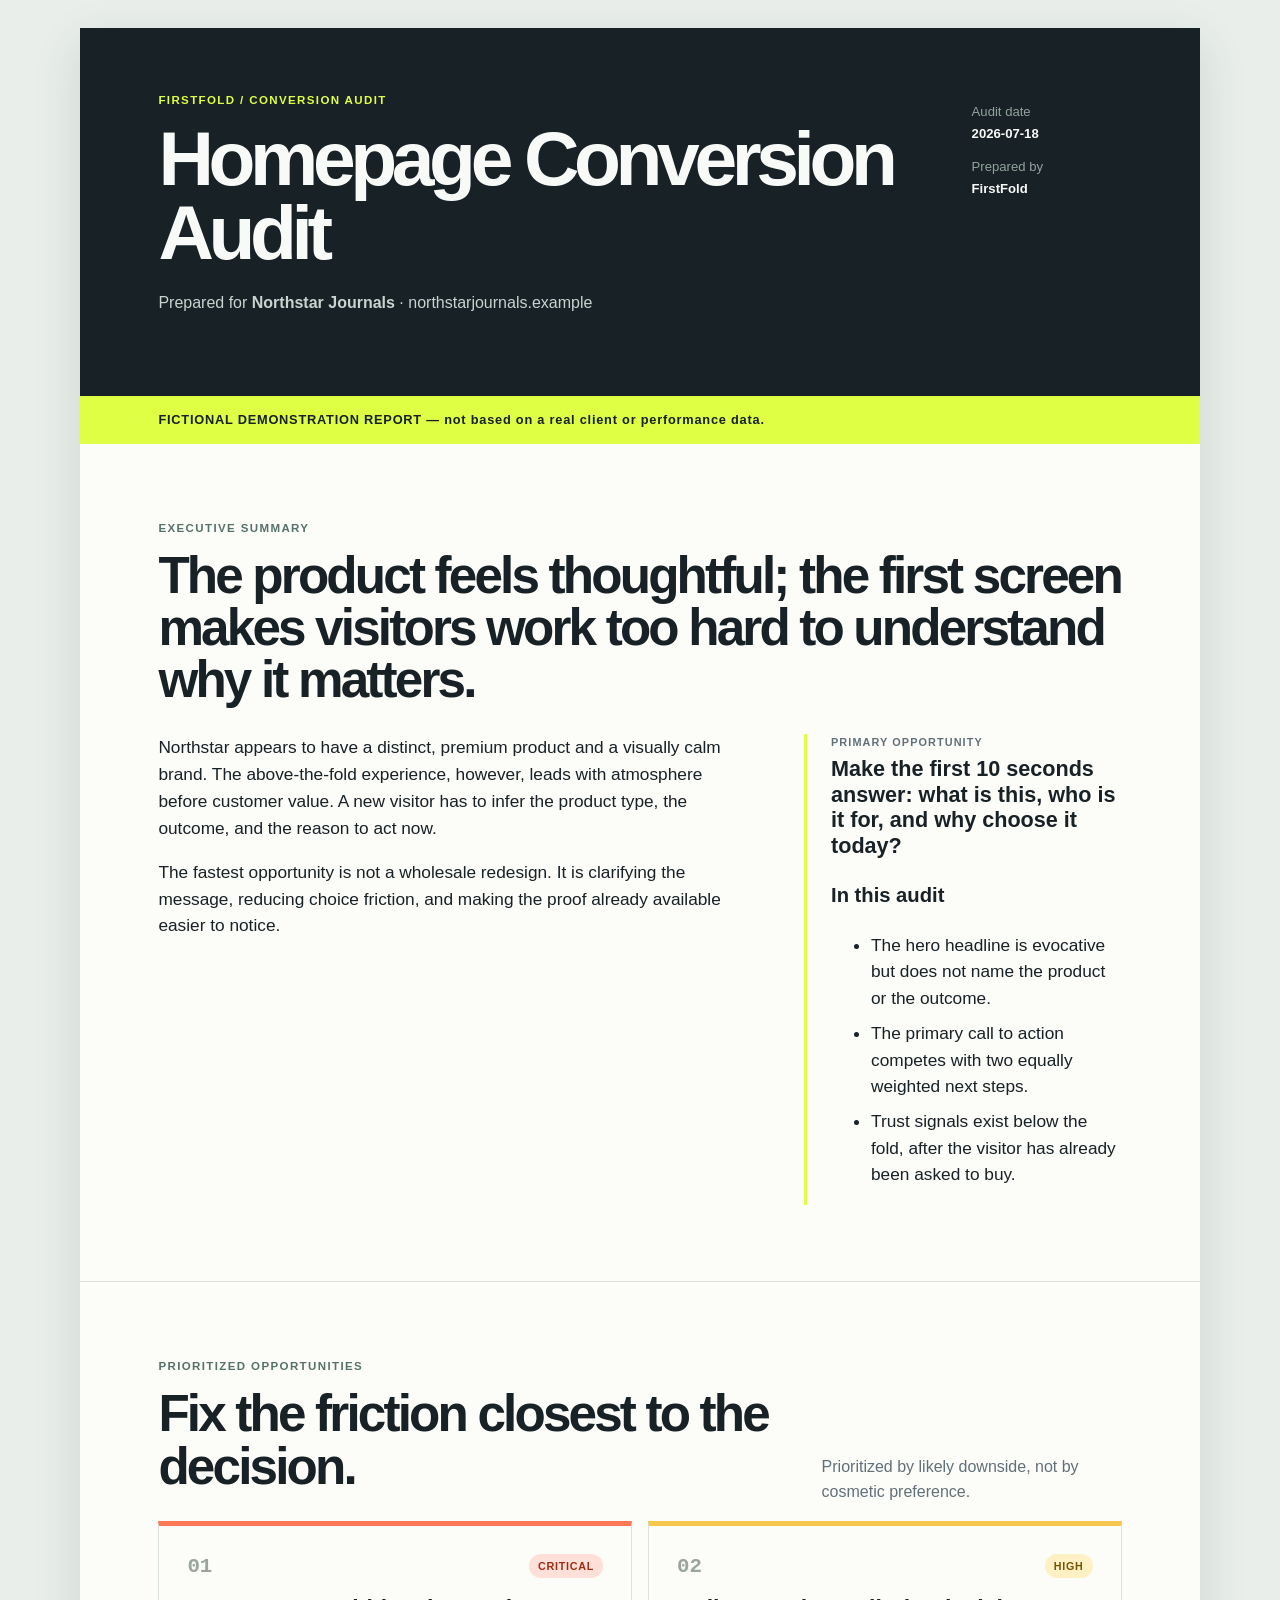
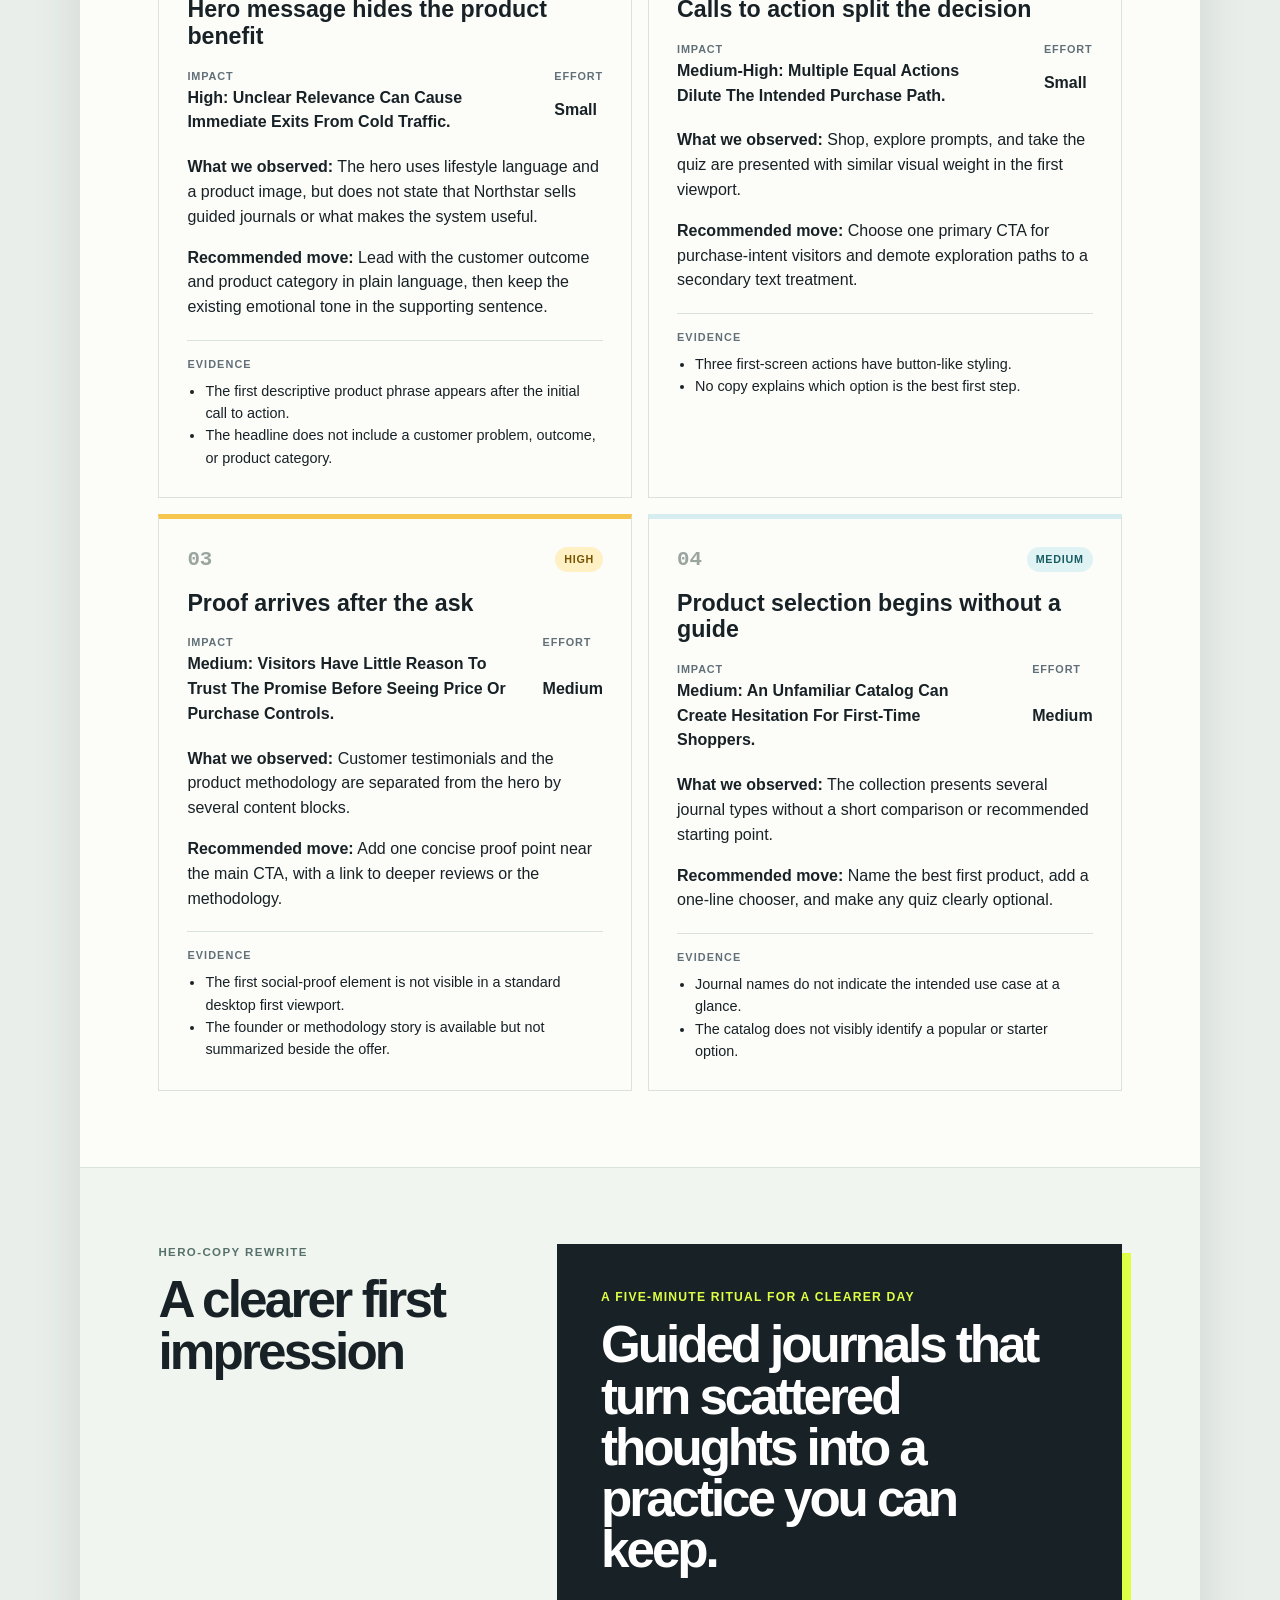
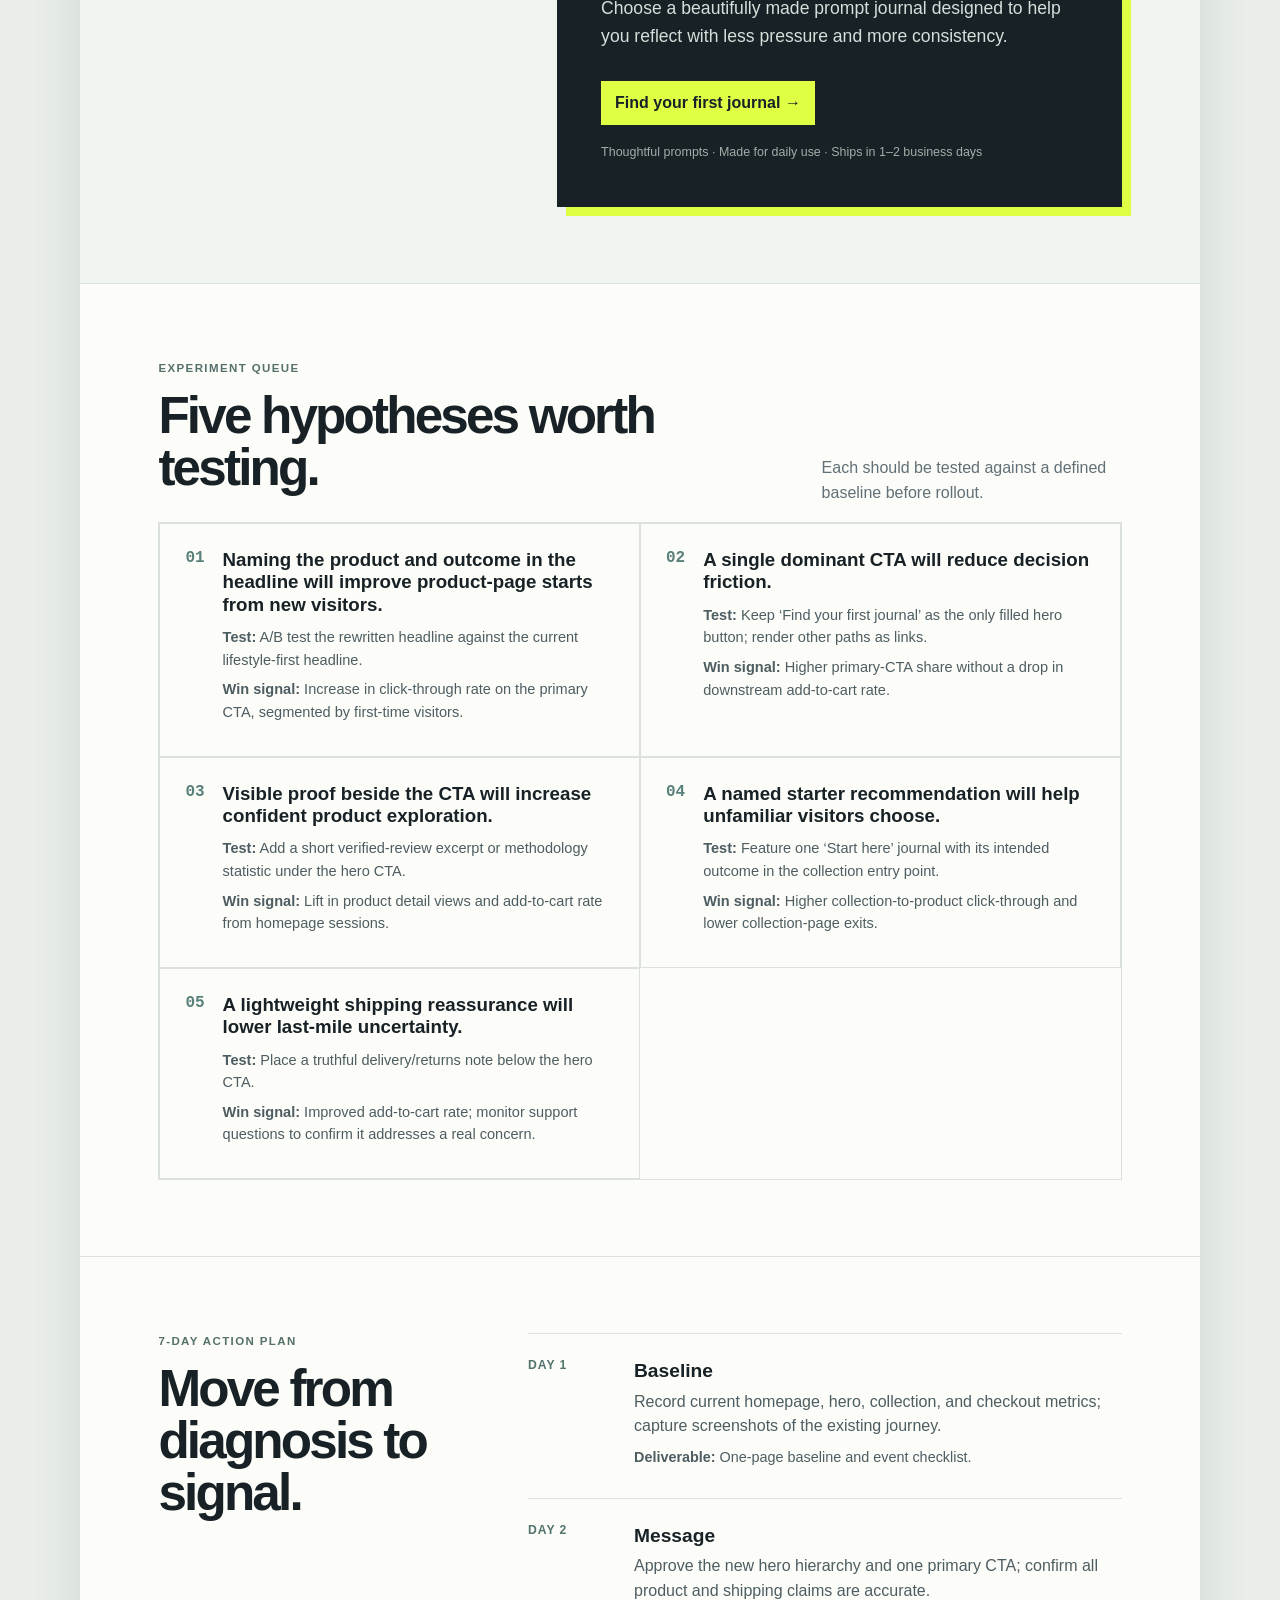
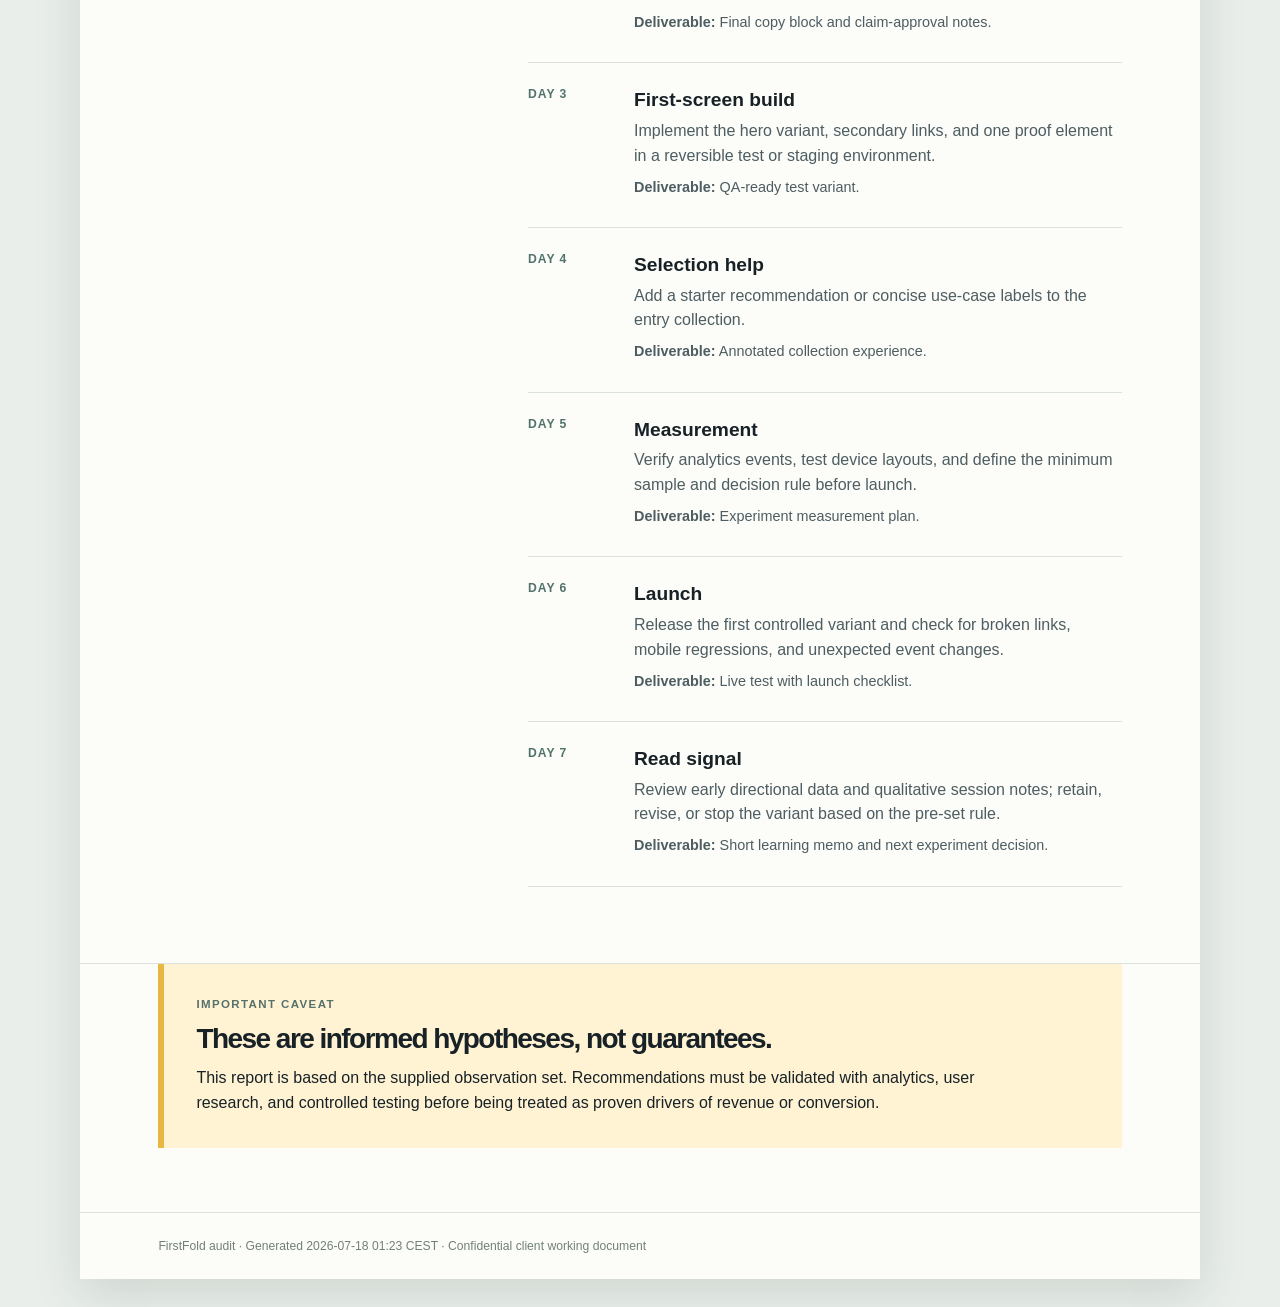
==== sample-report.html @ fd140267 "Launch FirstFold conversion audit service" ====
<!doctype html>
<html lang="en">
<head>
  <meta charset="utf-8">
  <meta name="viewport" content="width=device-width, initial-scale=1">
  <title>Homepage Conversion Audit · Northstar Journals</title>
  <style>:root{--ink:#172126;--muted:#617078;--paper:#fcfcf8;--line:#dbe1dd;--lime:#dfff45;--orange:#ff7855;--blue:#d7eef0}*{box-sizing:border-box}body{margin:0;background:#e9eeea;color:var(--ink);font:16px/1.55 Arial,sans-serif}.report{max-width:1120px;margin:28px auto;background:var(--paper);box-shadow:0 16px 45px #263b2b22}.masthead{background:#172126;color:#f7faf7;padding:64px 7%;display:flex;justify-content:space-between;gap:32px}.kicker,.eyebrow{font-size:.72rem;font-weight:800;letter-spacing:.12em;text-transform:uppercase;margin:0 0 12px;color:#56716b}.masthead .kicker{color:var(--lime)}h1,h2,h3,p{margin-top:0}h1{font-size:clamp(2.4rem,6vw,5.4rem);line-height:.96;letter-spacing:-.07em;margin-bottom:22px;max-width:750px}.client{color:#c9d3cf}.meta{display:grid;align-content:start;gap:2px;min-width:150px;font-size:.82rem}.meta span{color:#92a39d;margin-top:10px}.meta strong{font-weight:600}.section{padding:76px 7%;border-bottom:1px solid var(--line)}h2{font-size:clamp(2rem,4vw,3.3rem);line-height:1.02;letter-spacing:-.055em;margin-bottom:28px}.fiction-label{margin:0;padding:14px 7%;background:var(--lime);font-weight:800;font-size:.8rem;letter-spacing:.06em}.summary__grid{display:grid;grid-template-columns:1.45fr .8fr;gap:70px;font-size:1.08rem}.summary__grid aside{border-left:3px solid var(--lime);padding-left:24px}.summary__grid aside span,.evidence>span{display:block;text-transform:uppercase;font-size:.68rem;font-weight:800;letter-spacing:.1em;color:var(--muted)}.summary__grid aside strong{display:block;font-size:1.35rem;line-height:1.18;margin:5px 0 22px}.summary li{margin:.45em 0}.section-heading{display:flex;gap:40px;justify-content:space-between;align-items:end}.section-heading>p{max-width:300px;color:var(--muted)}.issues{display:grid;grid-template-columns:repeat(2,1fr);gap:16px}.issue{padding:28px;border:1px solid var(--line);border-top:5px solid var(--blue)}.issue--critical{border-top-color:var(--orange)}.issue--high{border-top-color:#f6c64e}.issue__topline{display:flex;justify-content:space-between;align-items:center}.issue__number{font:700 1.3rem monospace;color:#9aa5a0}.badge{padding:4px 9px;border-radius:999px;text-transform:uppercase;letter-spacing:.07em;font-size:.67rem;font-weight:800;background:#e9efec}.badge--critical{background:#ffe0d8;color:#9f2b12}.badge--high{background:#fff1c4;color:#765300}.badge--medium{background:#dff3f4;color:#195d63}.issue h3{font-size:1.45rem;line-height:1.15;margin:18px 0}.issue__meta{display:flex;gap:36px;margin:0 0 19px}.issue__meta div{display:grid}.issue__meta dt{font-size:.68rem;text-transform:uppercase;letter-spacing:.08em;color:var(--muted);font-weight:800}.issue__meta dd{margin:1px 0;font-weight:700;text-transform:capitalize}.evidence{margin-top:20px;padding-top:15px;border-top:1px solid var(--line);font-size:.9rem}.evidence ul{padding-left:18px;margin:7px 0 0}.rewrite{display:grid;grid-template-columns:.75fr 1.25fr;gap:60px;background:#f1f5ef}.hero-preview{background:#172126;color:white;padding:44px;box-shadow:9px 9px 0 var(--lime)}.hero-eyebrow{color:var(--lime);font-size:.76rem;font-weight:800;letter-spacing:.1em;text-transform:uppercase}.hero-preview h3{font-size:clamp(2rem,4vw,3.7rem);line-height:1;letter-spacing:-.06em;margin:0 0 20px}.hero-subhead{max-width:520px;color:#d4dfda;font-size:1.1rem}.hero-cta{display:inline-block;background:var(--lime);color:#172126;padding:10px 14px;font-weight:800;margin-top:13px}.hero-note{font-size:.78rem;color:#9fafa9;margin:18px 0 0}.hypotheses{display:grid;grid-template-columns:repeat(2,1fr);gap:0;border:1px solid var(--line)}.hypothesis{display:flex;gap:18px;padding:25px;border:1px solid var(--line)}.hypothesis>span{font:700 1rem monospace;color:#59807a}.hypothesis h3{line-height:1.2;margin-bottom:10px}.hypothesis p{font-size:.91rem;margin-bottom:7px;color:#4d5d62}.plan{display:grid;grid-template-columns:.7fr 1.3fr;gap:50px}.days{border-top:1px solid var(--line)}.day{display:grid;grid-template-columns:86px 1fr;gap:20px;padding:22px 0;border-bottom:1px solid var(--line)}.day__num{font-size:.76rem;font-weight:800;letter-spacing:.08em;text-transform:uppercase;color:#52736d}.day h3{font-size:1.2rem;margin-bottom:4px}.day p{margin-bottom:7px;color:#4d5d62}.deliverable{font-size:.9rem}.caveat{margin:0 7% 64px;padding:32px;background:#fff3d4;border-left:6px solid #e8b743}.caveat h2{font-size:1.75rem;margin-bottom:12px}.caveat p:last-child{margin:0;max-width:780px}footer{padding:24px 7%;font-size:.76rem;color:#72807a;border-top:1px solid var(--line)}@media(max-width:720px){.report{margin:0}.masthead,.section-heading,.summary__grid,.rewrite,.plan{display:block}.masthead{padding-top:42px}.meta{margin-top:30px}.summary__grid aside{margin-top:30px}.issues,.hypotheses{grid-template-columns:1fr}.section-heading>p{margin-bottom:28px}.hero-preview{margin-top:28px;padding:30px}.day{grid-template-columns:70px 1fr}}
</style>
</head>
<body>
  <main class="report">
    <header class="masthead">
      <div><p class="kicker">FirstFold / Conversion audit</p><h1>Homepage Conversion Audit</h1><p class="client">Prepared for <strong>Northstar Journals</strong> · northstarjournals.example</p></div>
      <div class="meta"><span>Audit date</span><strong>2026-07-18</strong><span>Prepared by</span><strong>FirstFold</strong></div>
    </header>
    <p class="fiction-label">FICTIONAL DEMONSTRATION REPORT — not based on a real client or performance data.</p>
    <section class="summary section"><p class="eyebrow">Executive summary</p><h2>The product feels thoughtful; the first screen makes visitors work too hard to understand why it matters.</h2><div class="summary__grid"><div><p>Northstar appears to have a distinct, premium product and a visually calm brand. The above-the-fold experience, however, leads with atmosphere before customer value. A new visitor has to infer the product type, the outcome, and the reason to act now.</p><p>The fastest opportunity is not a wholesale redesign. It is clarifying the message, reducing choice friction, and making the proof already available easier to notice.</p></div><aside><span>Primary opportunity</span><strong>Make the first 10 seconds answer: what is this, who is it for, and why choose it today?</strong><h3>In this audit</h3><ul><li>The hero headline is evocative but does not name the product or the outcome.</li><li>The primary call to action competes with two equally weighted next steps.</li><li>Trust signals exist below the fold, after the visitor has already been asked to buy.</li></ul></aside></div></section>
    <section class="section"><div class="section-heading"><div><p class="eyebrow">Prioritized opportunities</p><h2>Fix the friction closest to the decision.</h2></div><p>Prioritized by likely downside, not by cosmetic preference.</p></div><div class="issues"><article class="issue issue--critical">
  <div class="issue__topline"><span class="issue__number">01</span><span class="badge badge--critical">critical</span></div>
  <h3>Hero message hides the product benefit</h3>
  <dl class="issue__meta"><div><dt>Impact</dt><dd>High: unclear relevance can cause immediate exits from cold traffic.</dd></div><div><dt>Effort</dt><dd>small</dd></div></dl>
  <p><strong>What we observed:</strong> The hero uses lifestyle language and a product image, but does not state that Northstar sells guided journals or what makes the system useful.</p>
  <p><strong>Recommended move:</strong> Lead with the customer outcome and product category in plain language, then keep the existing emotional tone in the supporting sentence.</p>
  <div class="evidence"><span>Evidence</span><ul><li>The first descriptive product phrase appears after the initial call to action.</li><li>The headline does not include a customer problem, outcome, or product category.</li></ul></div>
</article>
<article class="issue issue--high">
  <div class="issue__topline"><span class="issue__number">02</span><span class="badge badge--high">high</span></div>
  <h3>Calls to action split the decision</h3>
  <dl class="issue__meta"><div><dt>Impact</dt><dd>Medium-high: multiple equal actions dilute the intended purchase path.</dd></div><div><dt>Effort</dt><dd>small</dd></div></dl>
  <p><strong>What we observed:</strong> Shop, explore prompts, and take the quiz are presented with similar visual weight in the first viewport.</p>
  <p><strong>Recommended move:</strong> Choose one primary CTA for purchase-intent visitors and demote exploration paths to a secondary text treatment.</p>
  <div class="evidence"><span>Evidence</span><ul><li>Three first-screen actions have button-like styling.</li><li>No copy explains which option is the best first step.</li></ul></div>
</article>
<article class="issue issue--high">
  <div class="issue__topline"><span class="issue__number">03</span><span class="badge badge--high">high</span></div>
  <h3>Proof arrives after the ask</h3>
  <dl class="issue__meta"><div><dt>Impact</dt><dd>Medium: visitors have little reason to trust the promise before seeing price or purchase controls.</dd></div><div><dt>Effort</dt><dd>medium</dd></div></dl>
  <p><strong>What we observed:</strong> Customer testimonials and the product methodology are separated from the hero by several content blocks.</p>
  <p><strong>Recommended move:</strong> Add one concise proof point near the main CTA, with a link to deeper reviews or the methodology.</p>
  <div class="evidence"><span>Evidence</span><ul><li>The first social-proof element is not visible in a standard desktop first viewport.</li><li>The founder or methodology story is available but not summarized beside the offer.</li></ul></div>
</article>
<article class="issue issue--medium">
  <div class="issue__topline"><span class="issue__number">04</span><span class="badge badge--medium">medium</span></div>
  <h3>Product selection begins without a guide</h3>
  <dl class="issue__meta"><div><dt>Impact</dt><dd>Medium: an unfamiliar catalog can create hesitation for first-time shoppers.</dd></div><div><dt>Effort</dt><dd>medium</dd></div></dl>
  <p><strong>What we observed:</strong> The collection presents several journal types without a short comparison or recommended starting point.</p>
  <p><strong>Recommended move:</strong> Name the best first product, add a one-line chooser, and make any quiz clearly optional.</p>
  <div class="evidence"><span>Evidence</span><ul><li>Journal names do not indicate the intended use case at a glance.</li><li>The catalog does not visibly identify a popular or starter option.</li></ul></div>
</article></div></section>
    <section class="rewrite section"><div><p class="eyebrow">Hero-copy rewrite</p><h2>A clearer first impression</h2></div><div class="hero-preview"><p class="hero-eyebrow">A five-minute ritual for a clearer day</p><h3>Guided journals that turn scattered thoughts into a practice you can keep.</h3><p class="hero-subhead">Choose a beautifully made prompt journal designed to help you reflect with less pressure and more consistency.</p><span class="hero-cta">Find your first journal →</span><p class="hero-note">Thoughtful prompts · Made for daily use · Ships in 1–2 business days</p></div></section>
    <section class="section"><div class="section-heading"><div><p class="eyebrow">Experiment queue</p><h2>Five hypotheses worth testing.</h2></div><p>Each should be tested against a defined baseline before rollout.</p></div><div class="hypotheses"><article class="hypothesis"><span>01</span><div><h3>Naming the product and outcome in the headline will improve product-page starts from new visitors.</h3><p><strong>Test:</strong> A/B test the rewritten headline against the current lifestyle-first headline.</p><p><strong>Win signal:</strong> Increase in click-through rate on the primary CTA, segmented by first-time visitors.</p></div></article>
<article class="hypothesis"><span>02</span><div><h3>A single dominant CTA will reduce decision friction.</h3><p><strong>Test:</strong> Keep ‘Find your first journal’ as the only filled hero button; render other paths as links.</p><p><strong>Win signal:</strong> Higher primary-CTA share without a drop in downstream add-to-cart rate.</p></div></article>
<article class="hypothesis"><span>03</span><div><h3>Visible proof beside the CTA will increase confident product exploration.</h3><p><strong>Test:</strong> Add a short verified-review excerpt or methodology statistic under the hero CTA.</p><p><strong>Win signal:</strong> Lift in product detail views and add-to-cart rate from homepage sessions.</p></div></article>
<article class="hypothesis"><span>04</span><div><h3>A named starter recommendation will help unfamiliar visitors choose.</h3><p><strong>Test:</strong> Feature one ‘Start here’ journal with its intended outcome in the collection entry point.</p><p><strong>Win signal:</strong> Higher collection-to-product click-through and lower collection-page exits.</p></div></article>
<article class="hypothesis"><span>05</span><div><h3>A lightweight shipping reassurance will lower last-mile uncertainty.</h3><p><strong>Test:</strong> Place a truthful delivery/returns note below the hero CTA.</p><p><strong>Win signal:</strong> Improved add-to-cart rate; monitor support questions to confirm it addresses a real concern.</p></div></article></div></section>
    <section class="plan section"><div><p class="eyebrow">7-day action plan</p><h2>Move from diagnosis to signal.</h2></div><div class="days"><article class="day"><span class="day__num">Day 1</span><div><h3>Baseline</h3><p>Record current homepage, hero, collection, and checkout metrics; capture screenshots of the existing journey.</p><p class="deliverable"><strong>Deliverable:</strong> One-page baseline and event checklist.</p></div></article>
<article class="day"><span class="day__num">Day 2</span><div><h3>Message</h3><p>Approve the new hero hierarchy and one primary CTA; confirm all product and shipping claims are accurate.</p><p class="deliverable"><strong>Deliverable:</strong> Final copy block and claim-approval notes.</p></div></article>
<article class="day"><span class="day__num">Day 3</span><div><h3>First-screen build</h3><p>Implement the hero variant, secondary links, and one proof element in a reversible test or staging environment.</p><p class="deliverable"><strong>Deliverable:</strong> QA-ready test variant.</p></div></article>
<article class="day"><span class="day__num">Day 4</span><div><h3>Selection help</h3><p>Add a starter recommendation or concise use-case labels to the entry collection.</p><p class="deliverable"><strong>Deliverable:</strong> Annotated collection experience.</p></div></article>
<article class="day"><span class="day__num">Day 5</span><div><h3>Measurement</h3><p>Verify analytics events, test device layouts, and define the minimum sample and decision rule before launch.</p><p class="deliverable"><strong>Deliverable:</strong> Experiment measurement plan.</p></div></article>
<article class="day"><span class="day__num">Day 6</span><div><h3>Launch</h3><p>Release the first controlled variant and check for broken links, mobile regressions, and unexpected event changes.</p><p class="deliverable"><strong>Deliverable:</strong> Live test with launch checklist.</p></div></article>
<article class="day"><span class="day__num">Day 7</span><div><h3>Read signal</h3><p>Review early directional data and qualitative session notes; retain, revise, or stop the variant based on the pre-set rule.</p><p class="deliverable"><strong>Deliverable:</strong> Short learning memo and next experiment decision.</p></div></article></div></section>
    <section class="caveat"><p class="eyebrow">Important caveat</p><h2>These are informed hypotheses, not guarantees.</h2><p>This report is based on the supplied observation set. Recommendations must be validated with analytics, user research, and controlled testing before being treated as proven drivers of revenue or conversion.</p></section>
    <footer>FirstFold audit · Generated 2026-07-18 01:23 CEST · Confidential client working document</footer>
  </main>
</body>
</html>
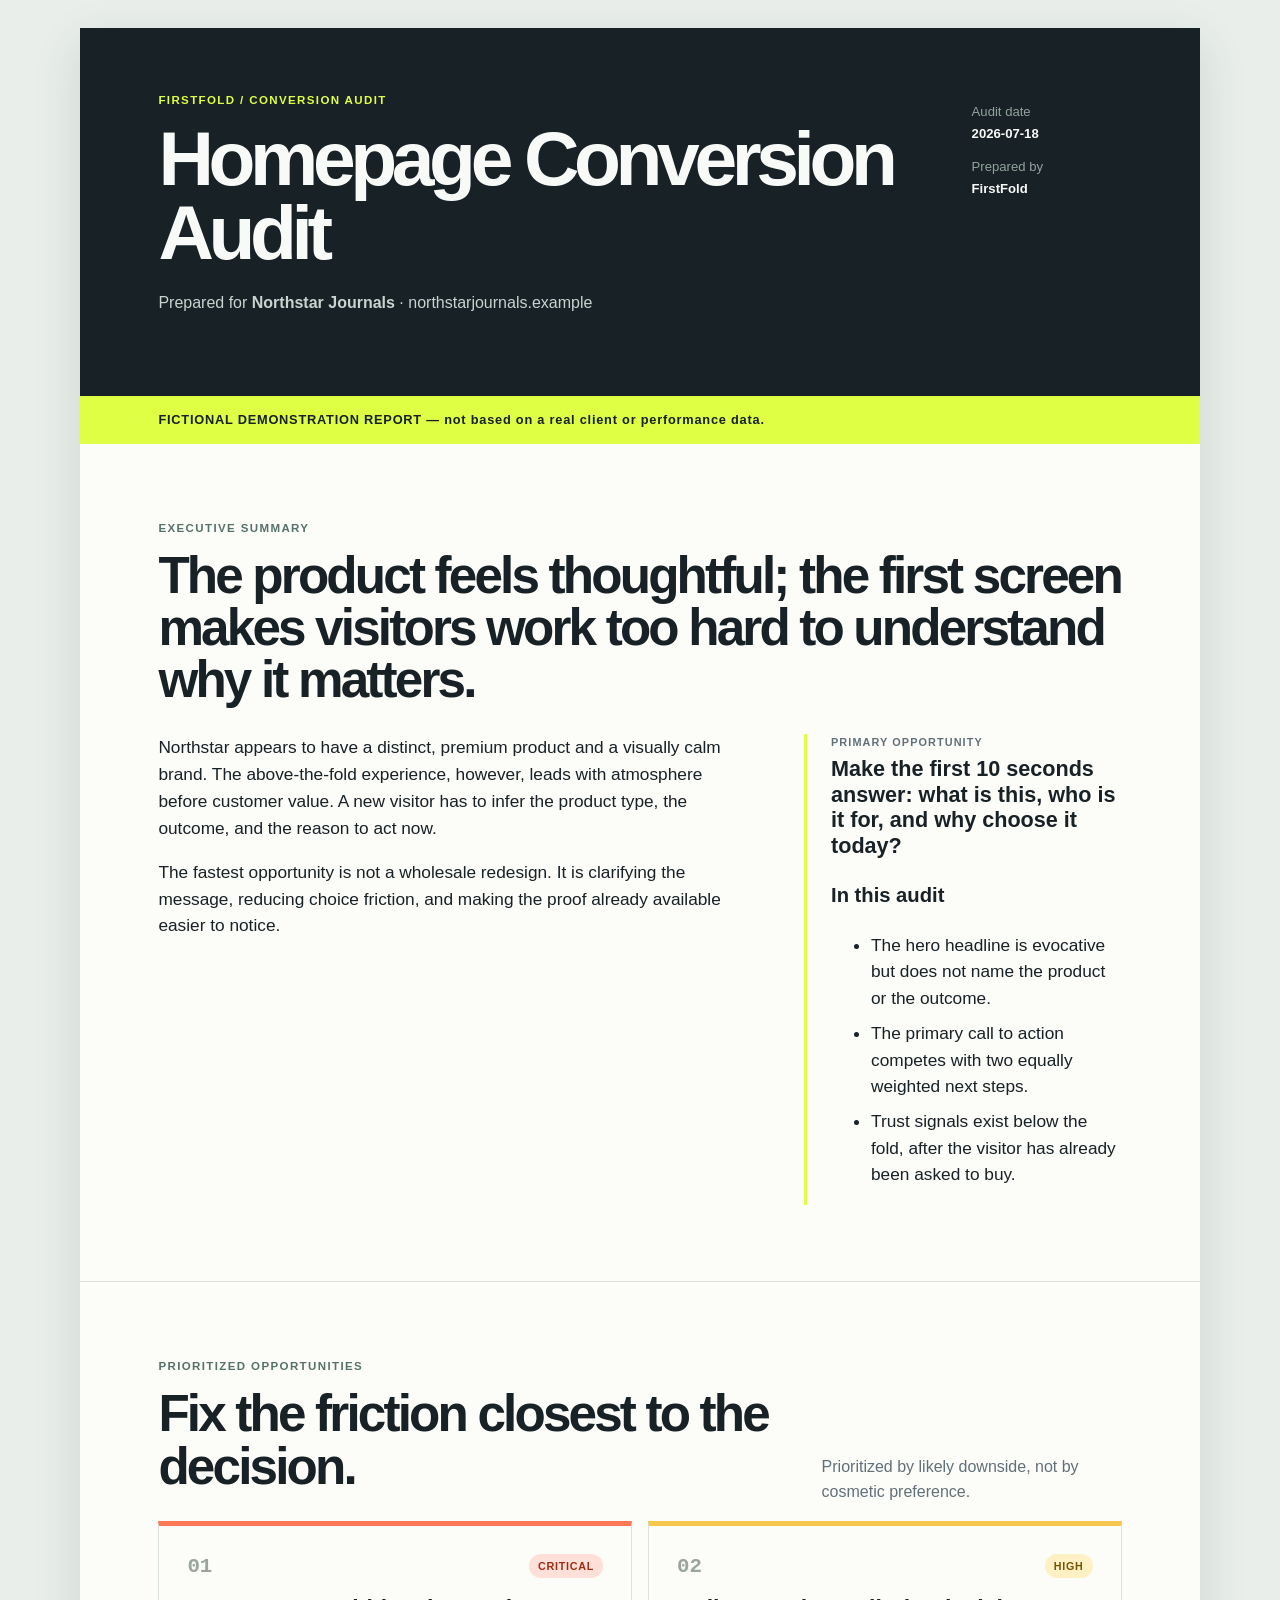
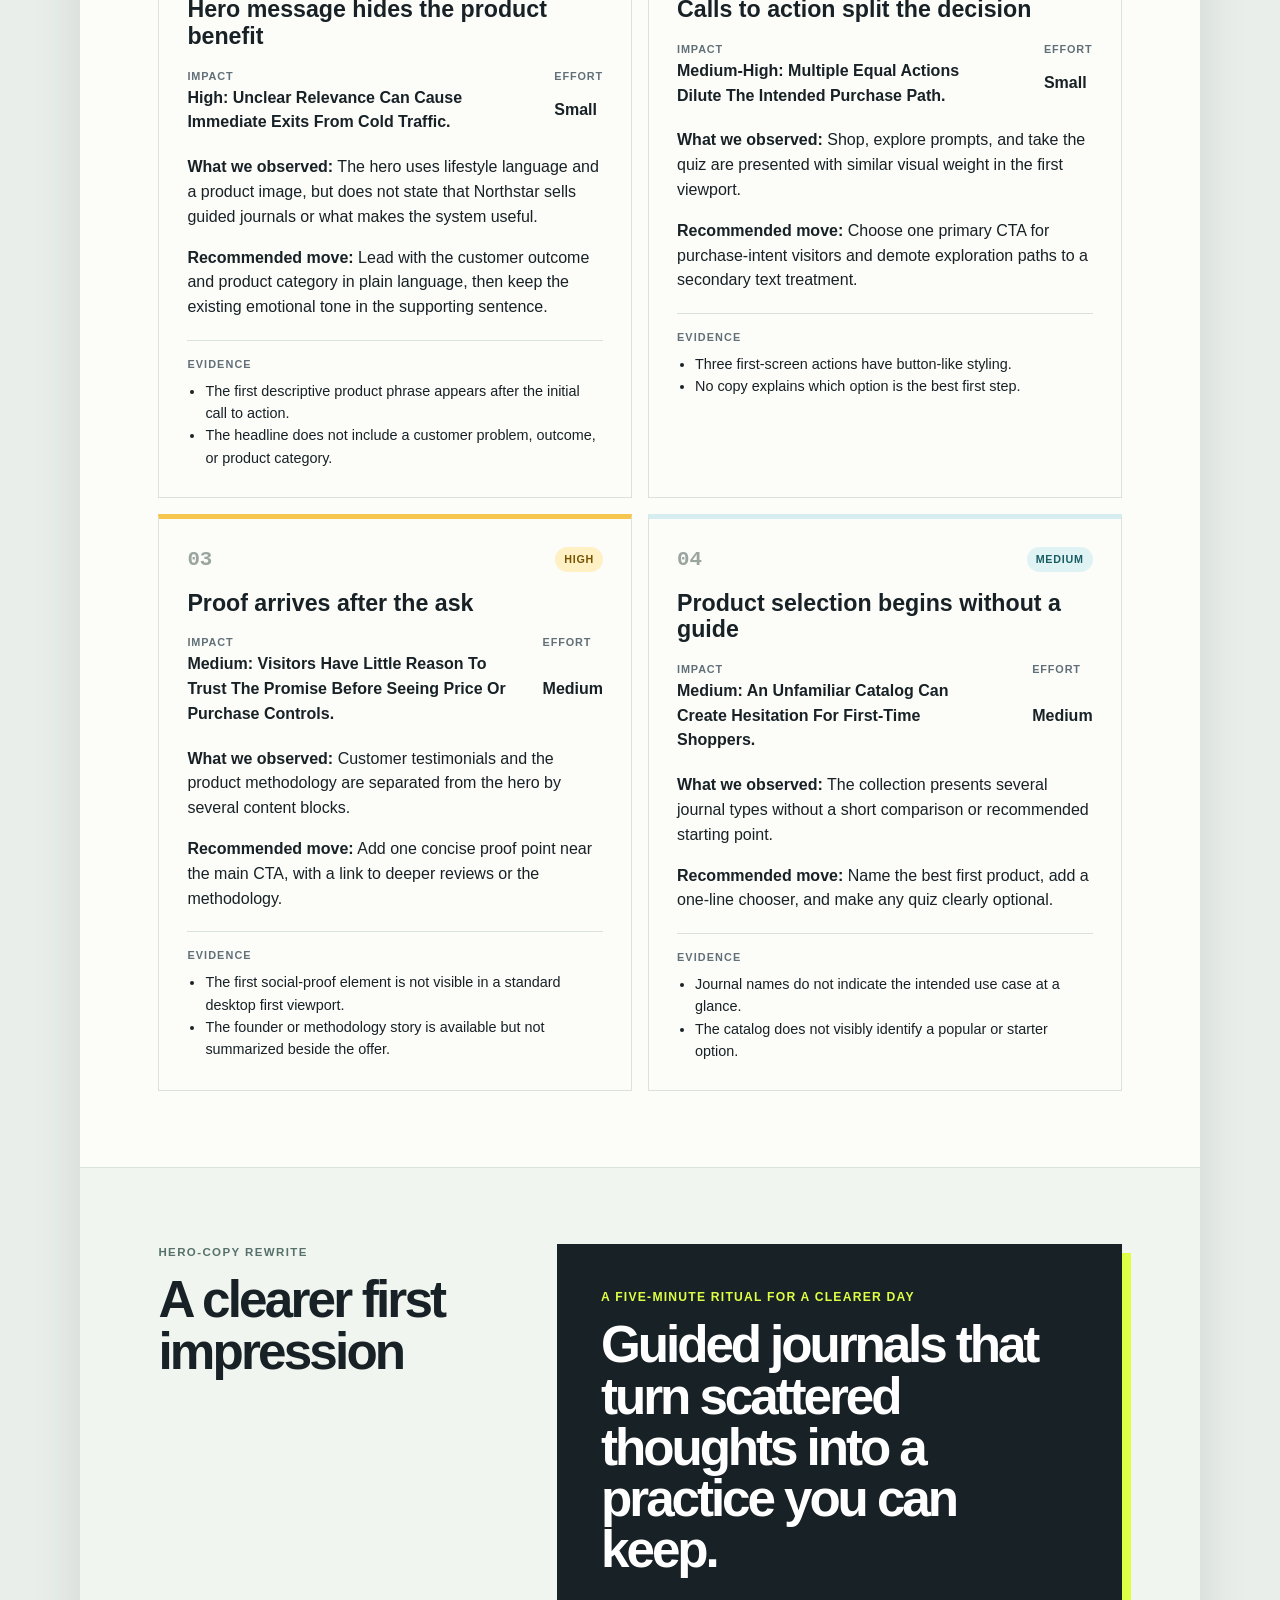
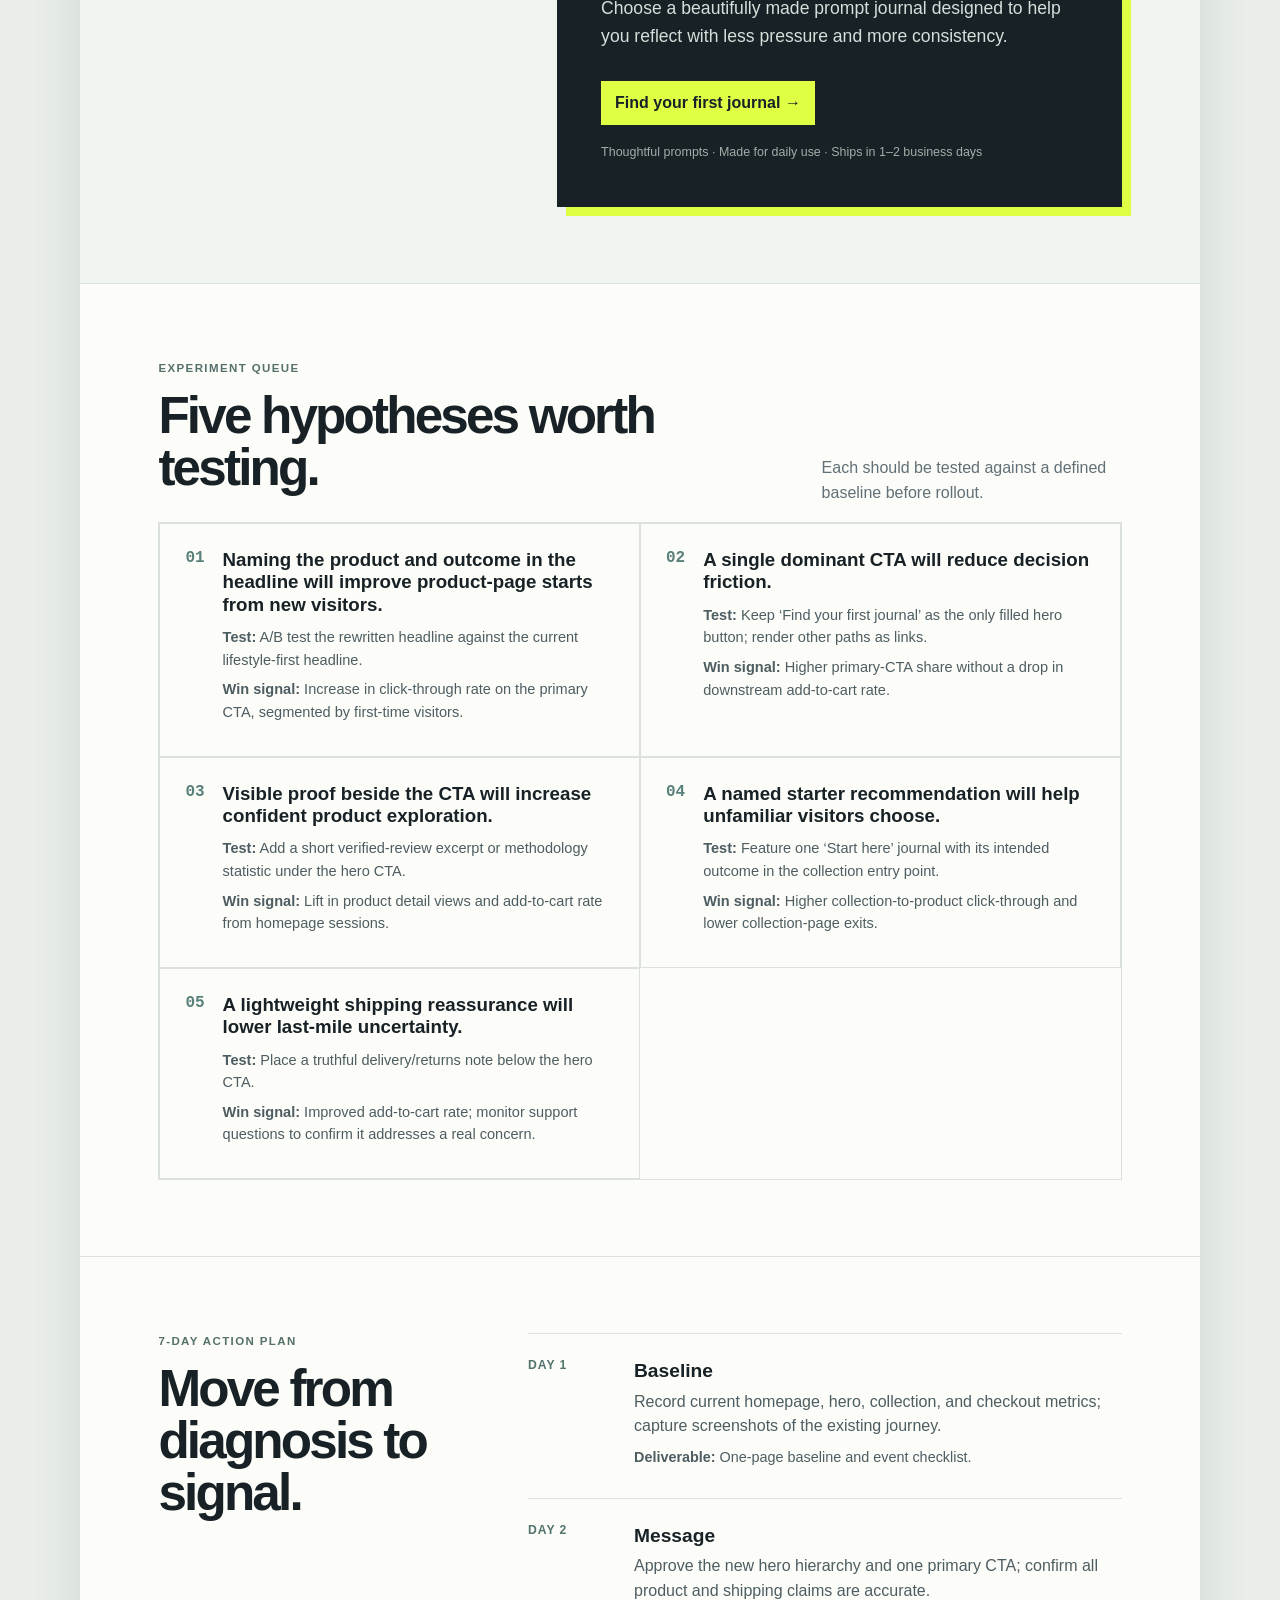
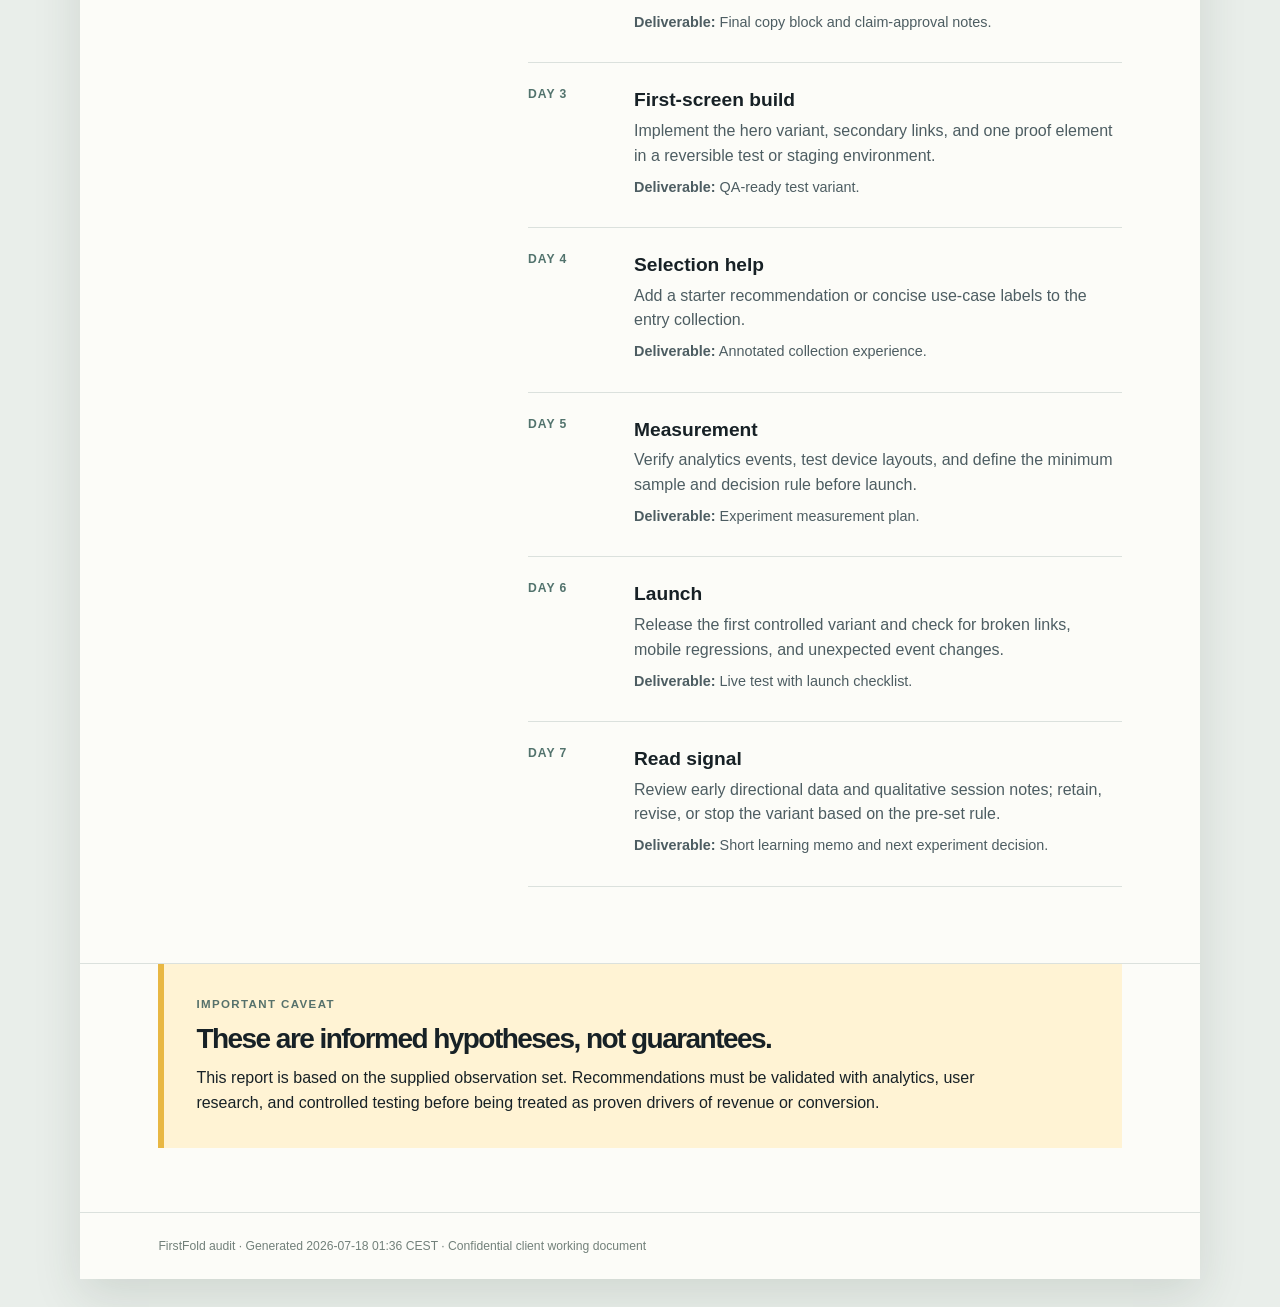
==== commit 453b35bb: "Add vertical proof and discovery metadata" ====
--- a/sample-report.html
+++ b/sample-report.html
@@ -3,6 +3,7 @@
 <head>
   <meta charset="utf-8">
   <meta name="viewport" content="width=device-width, initial-scale=1">
+  <meta name="robots" content="noindex,follow">
   <title>Homepage Conversion Audit · Northstar Journals</title>
   <style>:root{--ink:#172126;--muted:#617078;--paper:#fcfcf8;--line:#dbe1dd;--lime:#dfff45;--orange:#ff7855;--blue:#d7eef0}*{box-sizing:border-box}body{margin:0;background:#e9eeea;color:var(--ink);font:16px/1.55 Arial,sans-serif}.report{max-width:1120px;margin:28px auto;background:var(--paper);box-shadow:0 16px 45px #263b2b22}.masthead{background:#172126;color:#f7faf7;padding:64px 7%;display:flex;justify-content:space-between;gap:32px}.kicker,.eyebrow{font-size:.72rem;font-weight:800;letter-spacing:.12em;text-transform:uppercase;margin:0 0 12px;color:#56716b}.masthead .kicker{color:var(--lime)}h1,h2,h3,p{margin-top:0}h1{font-size:clamp(2.4rem,6vw,5.4rem);line-height:.96;letter-spacing:-.07em;margin-bottom:22px;max-width:750px}.client{color:#c9d3cf}.meta{display:grid;align-content:start;gap:2px;min-width:150px;font-size:.82rem}.meta span{color:#92a39d;margin-top:10px}.meta strong{font-weight:600}.section{padding:76px 7%;border-bottom:1px solid var(--line)}h2{font-size:clamp(2rem,4vw,3.3rem);line-height:1.02;letter-spacing:-.055em;margin-bottom:28px}.fiction-label{margin:0;padding:14px 7%;background:var(--lime);font-weight:800;font-size:.8rem;letter-spacing:.06em}.summary__grid{display:grid;grid-template-columns:1.45fr .8fr;gap:70px;font-size:1.08rem}.summary__grid aside{border-left:3px solid var(--lime);padding-left:24px}.summary__grid aside span,.evidence>span{display:block;text-transform:uppercase;font-size:.68rem;font-weight:800;letter-spacing:.1em;color:var(--muted)}.summary__grid aside strong{display:block;font-size:1.35rem;line-height:1.18;margin:5px 0 22px}.summary li{margin:.45em 0}.section-heading{display:flex;gap:40px;justify-content:space-between;align-items:end}.section-heading>p{max-width:300px;color:var(--muted)}.issues{display:grid;grid-template-columns:repeat(2,1fr);gap:16px}.issue{padding:28px;border:1px solid var(--line);border-top:5px solid var(--blue)}.issue--critical{border-top-color:var(--orange)}.issue--high{border-top-color:#f6c64e}.issue__topline{display:flex;justify-content:space-between;align-items:center}.issue__number{font:700 1.3rem monospace;color:#9aa5a0}.badge{padding:4px 9px;border-radius:999px;text-transform:uppercase;letter-spacing:.07em;font-size:.67rem;font-weight:800;background:#e9efec}.badge--critical{background:#ffe0d8;color:#9f2b12}.badge--high{background:#fff1c4;color:#765300}.badge--medium{background:#dff3f4;color:#195d63}.issue h3{font-size:1.45rem;line-height:1.15;margin:18px 0}.issue__meta{display:flex;gap:36px;margin:0 0 19px}.issue__meta div{display:grid}.issue__meta dt{font-size:.68rem;text-transform:uppercase;letter-spacing:.08em;color:var(--muted);font-weight:800}.issue__meta dd{margin:1px 0;font-weight:700;text-transform:capitalize}.evidence{margin-top:20px;padding-top:15px;border-top:1px solid var(--line);font-size:.9rem}.evidence ul{padding-left:18px;margin:7px 0 0}.rewrite{display:grid;grid-template-columns:.75fr 1.25fr;gap:60px;background:#f1f5ef}.hero-preview{background:#172126;color:white;padding:44px;box-shadow:9px 9px 0 var(--lime)}.hero-eyebrow{color:var(--lime);font-size:.76rem;font-weight:800;letter-spacing:.1em;text-transform:uppercase}.hero-preview h3{font-size:clamp(2rem,4vw,3.7rem);line-height:1;letter-spacing:-.06em;margin:0 0 20px}.hero-subhead{max-width:520px;color:#d4dfda;font-size:1.1rem}.hero-cta{display:inline-block;background:var(--lime);color:#172126;padding:10px 14px;font-weight:800;margin-top:13px}.hero-note{font-size:.78rem;color:#9fafa9;margin:18px 0 0}.hypotheses{display:grid;grid-template-columns:repeat(2,1fr);gap:0;border:1px solid var(--line)}.hypothesis{display:flex;gap:18px;padding:25px;border:1px solid var(--line)}.hypothesis>span{font:700 1rem monospace;color:#59807a}.hypothesis h3{line-height:1.2;margin-bottom:10px}.hypothesis p{font-size:.91rem;margin-bottom:7px;color:#4d5d62}.plan{display:grid;grid-template-columns:.7fr 1.3fr;gap:50px}.days{border-top:1px solid var(--line)}.day{display:grid;grid-template-columns:86px 1fr;gap:20px;padding:22px 0;border-bottom:1px solid var(--line)}.day__num{font-size:.76rem;font-weight:800;letter-spacing:.08em;text-transform:uppercase;color:#52736d}.day h3{font-size:1.2rem;margin-bottom:4px}.day p{margin-bottom:7px;color:#4d5d62}.deliverable{font-size:.9rem}.caveat{margin:0 7% 64px;padding:32px;background:#fff3d4;border-left:6px solid #e8b743}.caveat h2{font-size:1.75rem;margin-bottom:12px}.caveat p:last-child{margin:0;max-width:780px}footer{padding:24px 7%;font-size:.76rem;color:#72807a;border-top:1px solid var(--line)}@media(max-width:720px){.report{margin:0}.masthead,.section-heading,.summary__grid,.rewrite,.plan{display:block}.masthead{padding-top:42px}.meta{margin-top:30px}.summary__grid aside{margin-top:30px}.issues,.hypotheses{grid-template-columns:1fr}.section-heading>p{margin-bottom:28px}.hero-preview{margin-top:28px;padding:30px}.day{grid-template-columns:70px 1fr}}
 </style>
@@ -61,7 +62,7 @@
 <article class="day"><span class="day__num">Day 6</span><div><h3>Launch</h3><p>Release the first controlled variant and check for broken links, mobile regressions, and unexpected event changes.</p><p class="deliverable"><strong>Deliverable:</strong> Live test with launch checklist.</p></div></article>
 <article class="day"><span class="day__num">Day 7</span><div><h3>Read signal</h3><p>Review early directional data and qualitative session notes; retain, revise, or stop the variant based on the pre-set rule.</p><p class="deliverable"><strong>Deliverable:</strong> Short learning memo and next experiment decision.</p></div></article></div></section>
     <section class="caveat"><p class="eyebrow">Important caveat</p><h2>These are informed hypotheses, not guarantees.</h2><p>This report is based on the supplied observation set. Recommendations must be validated with analytics, user research, and controlled testing before being treated as proven drivers of revenue or conversion.</p></section>
-    <footer>FirstFold audit · Generated 2026-07-18 01:23 CEST · Confidential client working document</footer>
+    <footer>FirstFold audit · Generated 2026-07-18 01:36 CEST · Confidential client working document</footer>
   </main>
 </body>
 </html>
